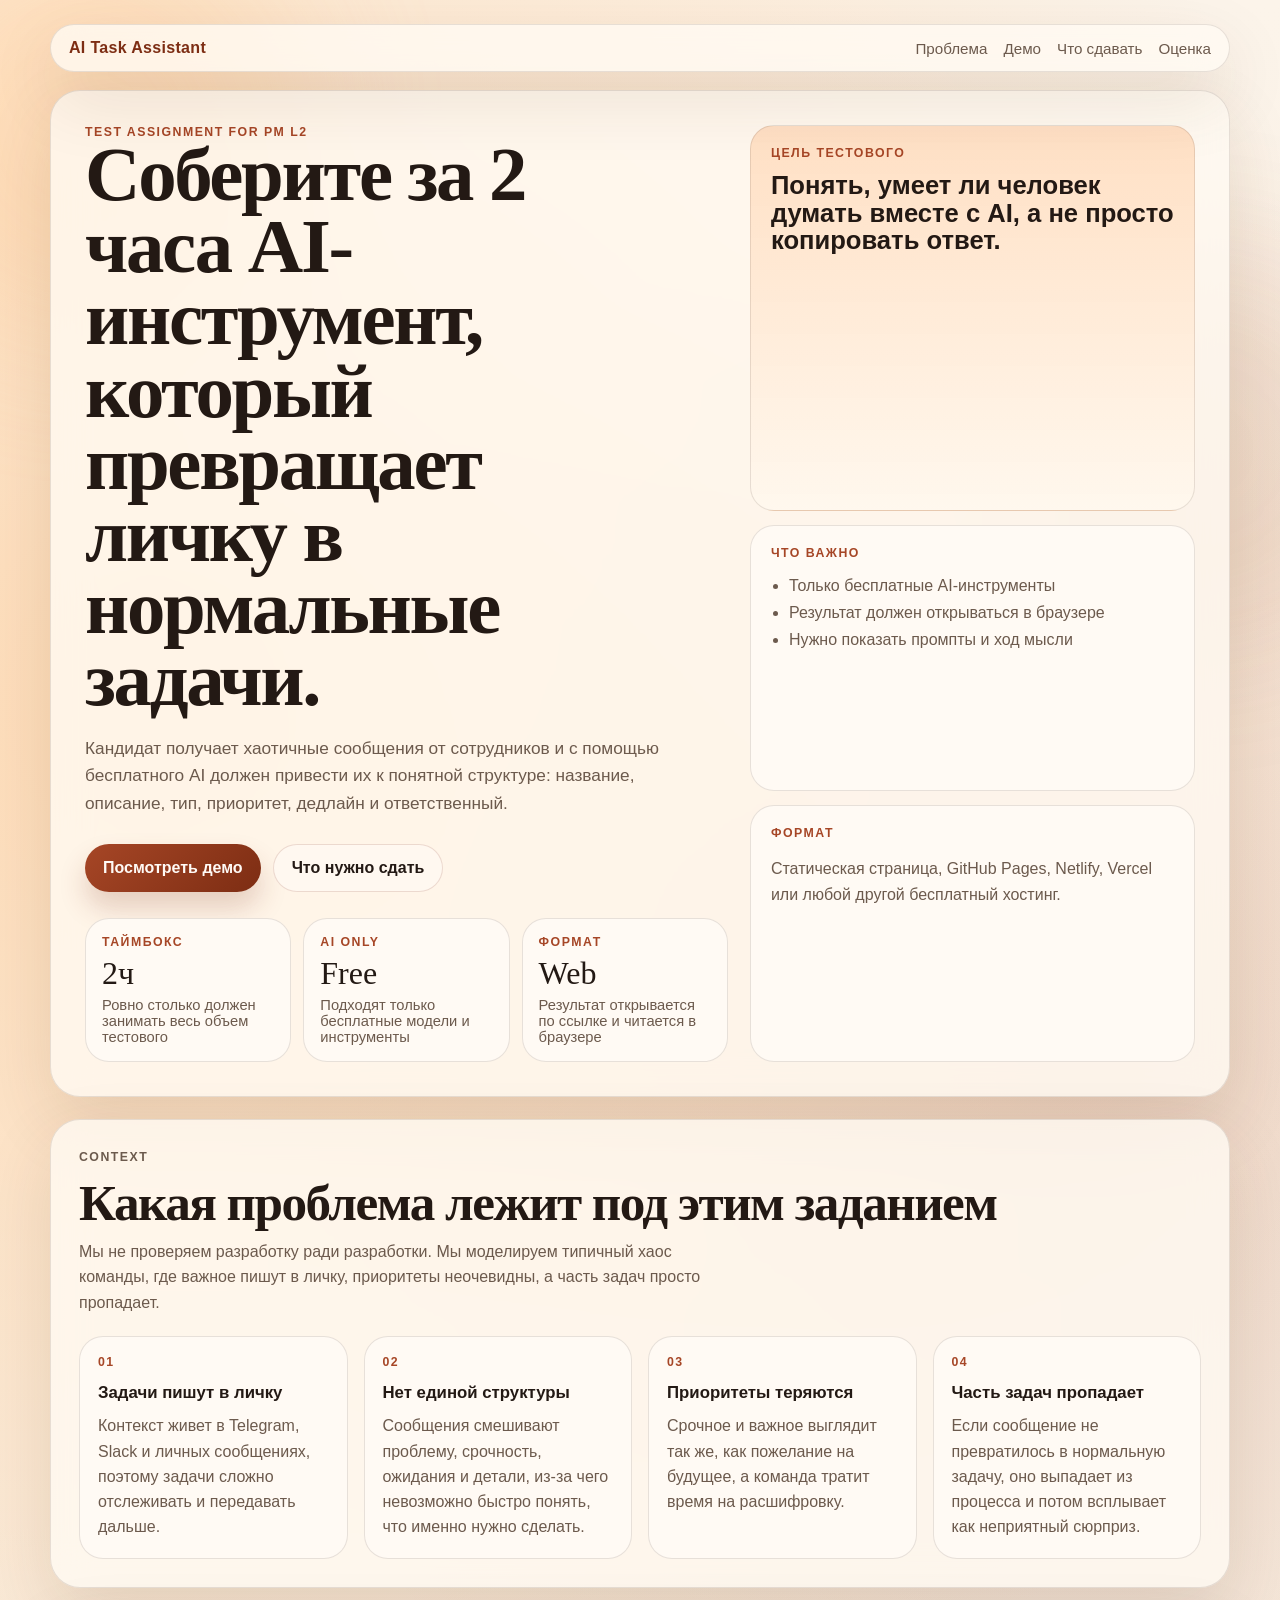
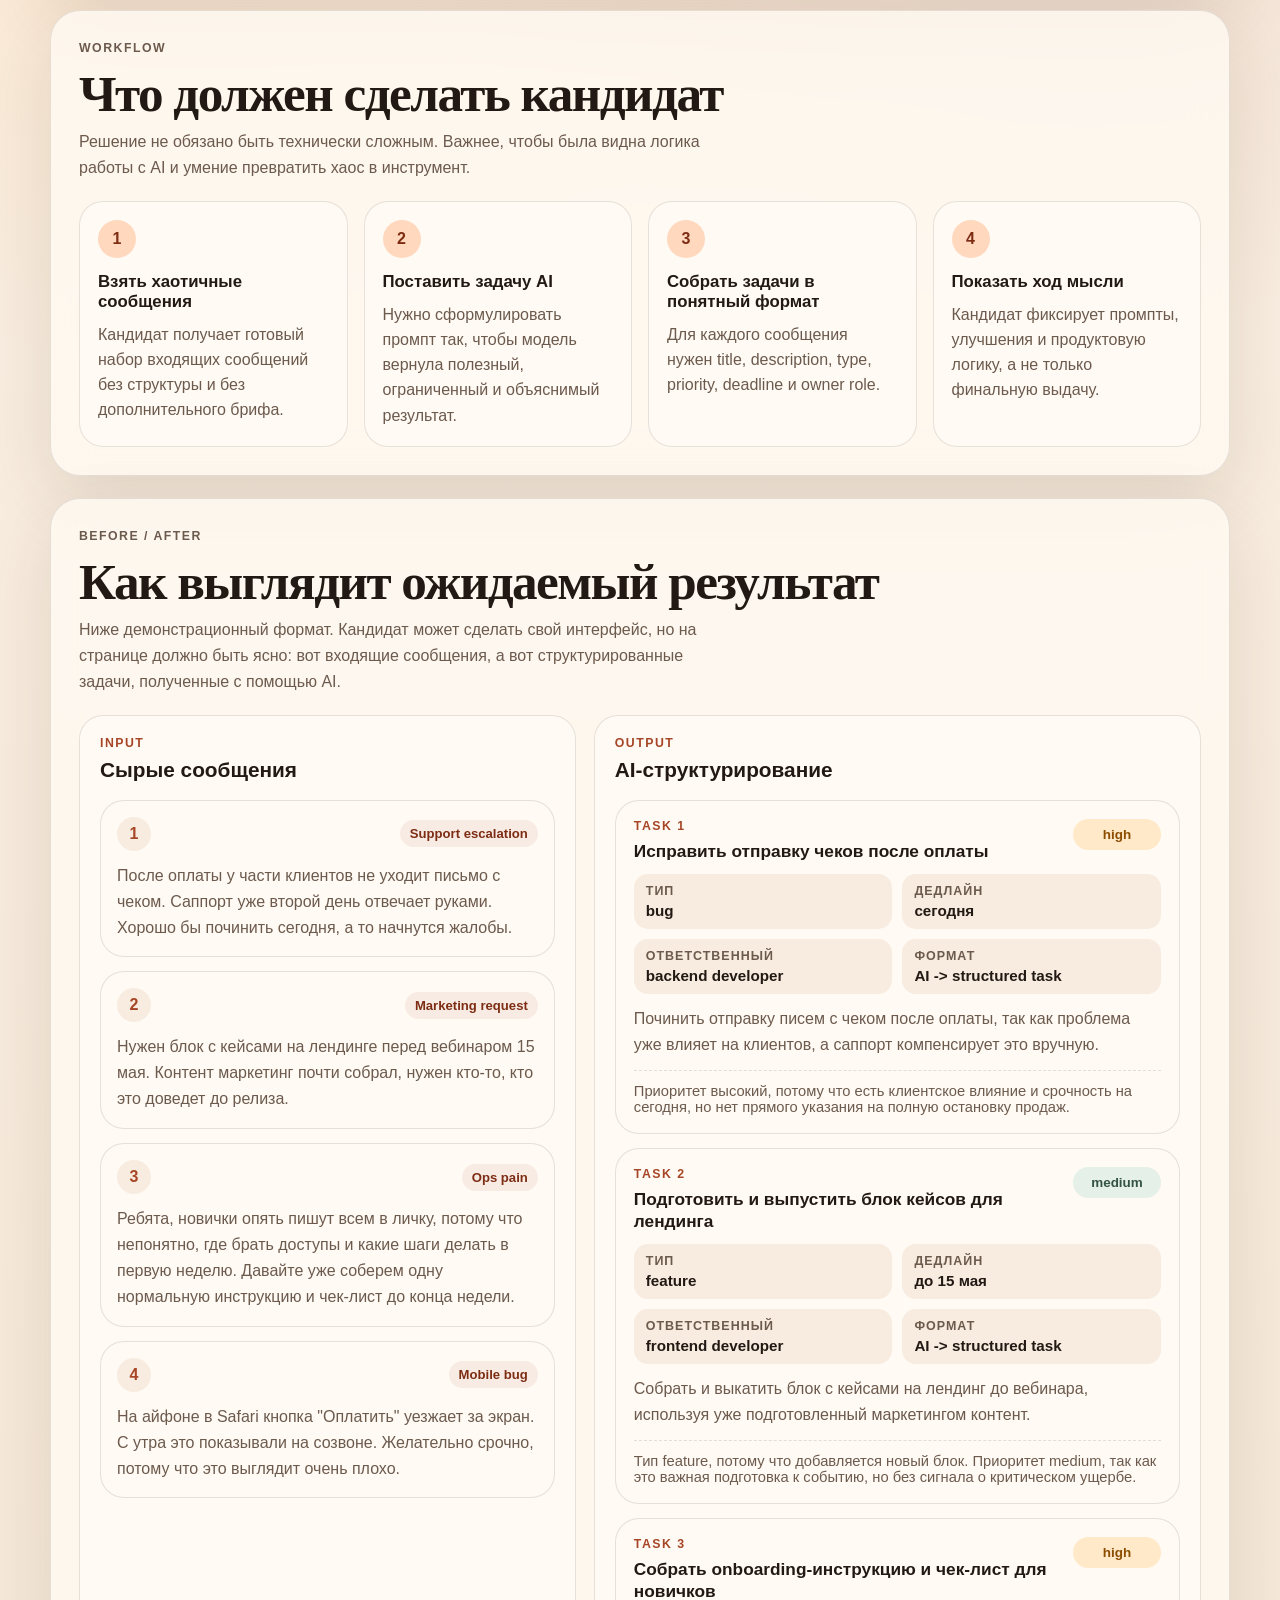
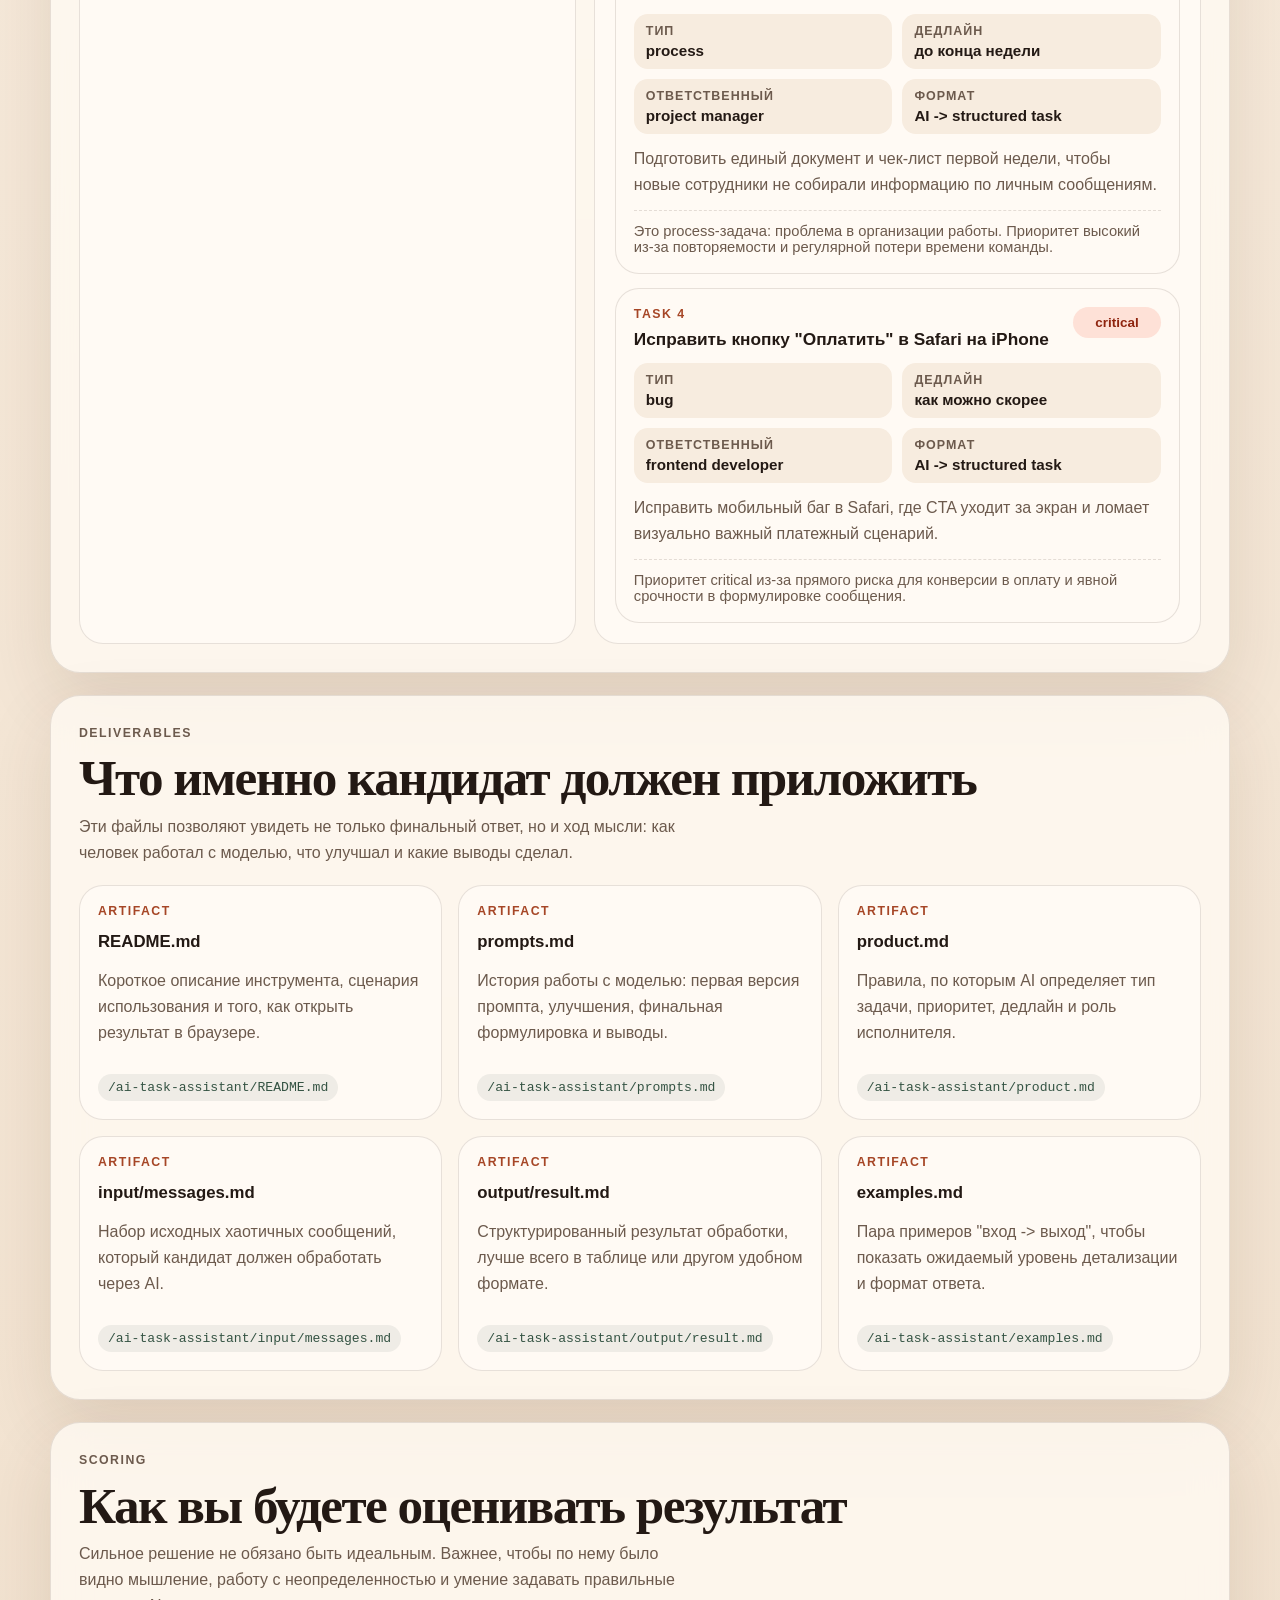
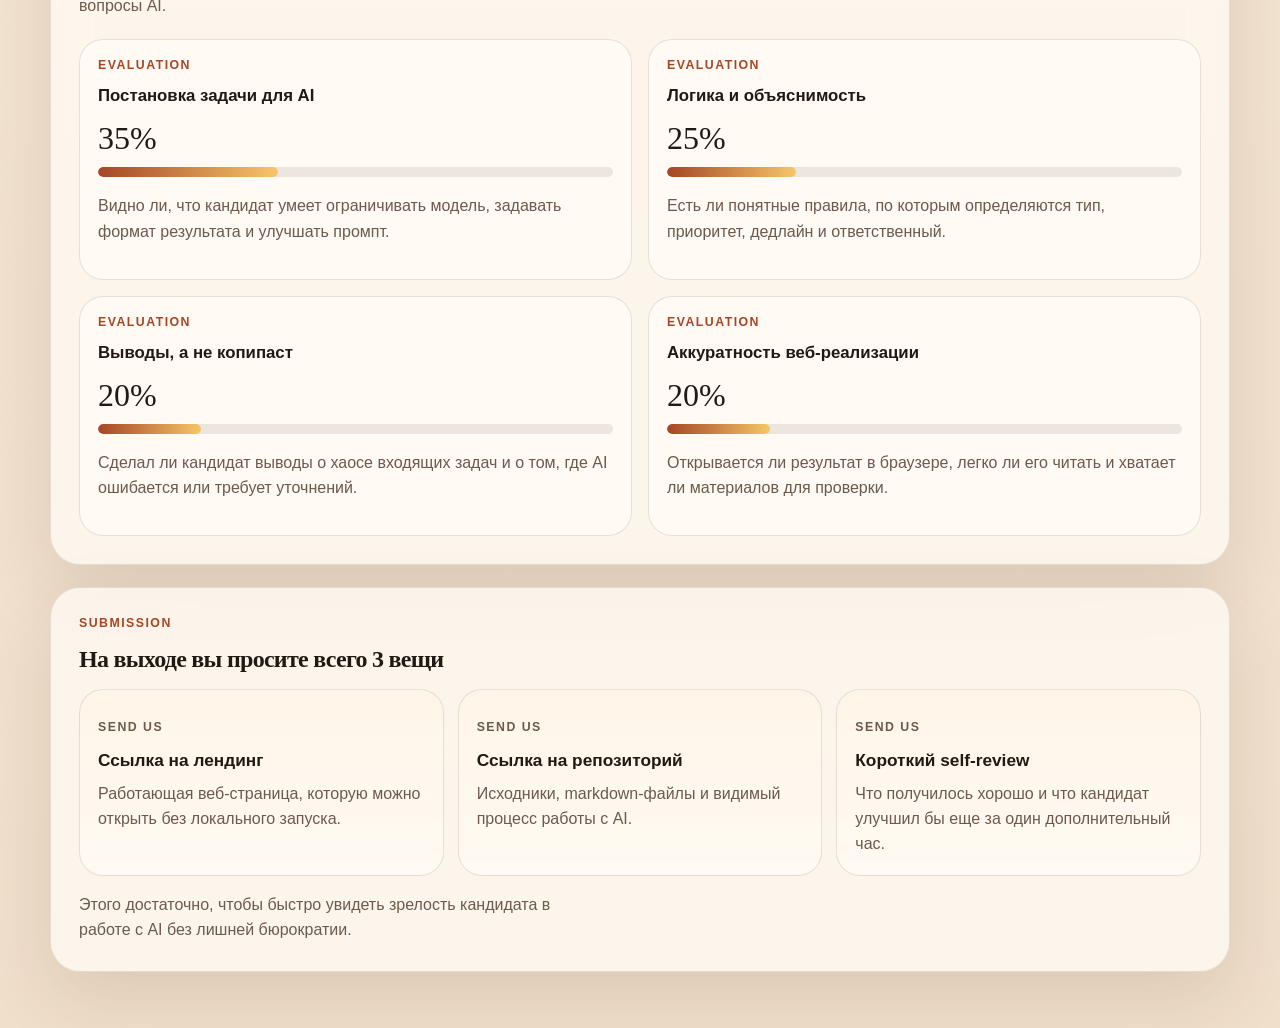
==== ai-task-assistant/index.html @ 4ce3d5ec "Prepare AI task assistant landing page" ====
<!DOCTYPE html>
<html lang="ru">
  <head>
    <meta charset="UTF-8" />
    <meta name="viewport" content="width=device-width, initial-scale=1.0" />
    <title>AI Task Assistant</title>
    <link rel="stylesheet" href="./styles.css" />
  </head>
  <body>
    <div class="background-orb orb-left"></div>
    <div class="background-orb orb-right"></div>

    <main class="page">
      <header class="topbar">
        <a class="brand" href="#top">AI Task Assistant</a>
        <nav class="topnav">
          <a href="#problem">Проблема</a>
          <a href="#demo">Демо</a>
          <a href="#deliverables">Что сдавать</a>
          <a href="#score">Оценка</a>
        </nav>
      </header>

      <section id="top" class="hero">
        <div class="hero-copy">
          <p class="eyebrow">Test Assignment For PM L2</p>
          <h1>Соберите за 2 часа AI-инструмент, который превращает личку в нормальные задачи.</h1>
          <p class="lead">
            Кандидат получает хаотичные сообщения от сотрудников и с помощью
            бесплатного AI должен привести их к понятной структуре: название,
            описание, тип, приоритет, дедлайн и ответственный.
          </p>

          <div class="hero-actions">
            <a class="button button-primary" href="#demo">Посмотреть демо</a>
            <a class="button button-secondary" href="#deliverables">Что нужно сдать</a>
          </div>

          <div class="hero-metrics" id="hero-metrics"></div>
        </div>

        <aside class="hero-board">
          <div class="board-card board-card-accent">
            <p class="board-label">Цель тестового</p>
            <h2>Понять, умеет ли человек думать вместе с AI, а не просто копировать ответ.</h2>
          </div>

          <div class="board-stack">
            <div class="board-card">
              <p class="board-label">Что важно</p>
              <ul class="clean-list">
                <li>Только бесплатные AI-инструменты</li>
                <li>Результат должен открываться в браузере</li>
                <li>Нужно показать промпты и ход мысли</li>
              </ul>
            </div>

            <div class="board-card">
              <p class="board-label">Формат</p>
              <p class="board-copy">
                Статическая страница, GitHub Pages, Netlify, Vercel или любой
                другой бесплатный хостинг.
              </p>
            </div>
          </div>
        </aside>
      </section>

      <section id="problem" class="section-shell">
        <div class="section-copy">
          <p class="eyebrow">Context</p>
          <h2>Какая проблема лежит под этим заданием</h2>
          <p>
            Мы не проверяем разработку ради разработки. Мы моделируем типичный
            хаос команды, где важное пишут в личку, приоритеты неочевидны, а
            часть задач просто пропадает.
          </p>
        </div>
        <div class="issue-grid" id="issues"></div>
      </section>

      <section class="section-shell flow-shell">
        <div class="section-copy">
          <p class="eyebrow">Workflow</p>
          <h2>Что должен сделать кандидат</h2>
          <p>
            Решение не обязано быть технически сложным. Важнее, чтобы была
            видна логика работы с AI и умение превратить хаос в инструмент.
          </p>
        </div>
        <div class="flow-grid" id="workflow"></div>
      </section>

      <section id="demo" class="section-shell demo-shell">
        <div class="section-copy">
          <p class="eyebrow">Before / After</p>
          <h2>Как выглядит ожидаемый результат</h2>
          <p>
            Ниже демонстрационный формат. Кандидат может сделать свой интерфейс,
            но на странице должно быть ясно: вот входящие сообщения, а вот
            структурированные задачи, полученные с помощью AI.
          </p>
        </div>

        <div class="demo-stage">
          <div class="demo-column">
            <div class="panel-head">
              <p class="panel-kicker">Input</p>
              <h3>Сырые сообщения</h3>
            </div>
            <div id="messages" class="message-list"></div>
          </div>

          <div class="demo-column">
            <div class="panel-head">
              <p class="panel-kicker">Output</p>
              <h3>AI-структурирование</h3>
            </div>
            <div id="tasks" class="task-list"></div>
          </div>
        </div>
      </section>

      <section id="deliverables" class="section-shell deliverables-shell">
        <div class="section-copy">
          <p class="eyebrow">Deliverables</p>
          <h2>Что именно кандидат должен приложить</h2>
          <p>
            Эти файлы позволяют увидеть не только финальный ответ, но и ход
            мысли: как человек работал с моделью, что улучшал и какие выводы
            сделал.
          </p>
        </div>

        <div class="deliverables-grid" id="deliverables-grid"></div>
      </section>

      <section id="score" class="section-shell score-shell">
        <div class="section-copy">
          <p class="eyebrow">Scoring</p>
          <h2>Как вы будете оценивать результат</h2>
          <p>
            Сильное решение не обязано быть идеальным. Важнее, чтобы по нему
            было видно мышление, работу с неопределенностью и умение задавать
            правильные вопросы AI.
          </p>
        </div>

        <div class="score-grid" id="score-grid"></div>
      </section>

      <section class="cta-shell">
        <div class="cta-card">
          <p class="eyebrow">Submission</p>
          <h2>На выходе вы просите всего 3 вещи</h2>
          <div class="cta-list" id="submission-list"></div>
          <p class="cta-note">
            Этого достаточно, чтобы быстро увидеть зрелость кандидата в работе
            с AI без лишней бюрократии.
          </p>
        </div>
      </section>
    </main>

    <script src="./app.js"></script>
  </body>
</html>
---- ai-task-assistant/styles.css ----
:root {
  --bg: #f5ebdc;
  --paper: rgba(255, 250, 243, 0.8);
  --paper-strong: #fffaf4;
  --paper-soft: #f7ecdf;
  --ink: #231914;
  --muted: #6c5a4d;
  --line: rgba(63, 39, 25, 0.12);
  --brand: #a64626;
  --brand-deep: #7d2d13;
  --brand-soft: #ffd8be;
  --olive: #345343;
  --olive-soft: #d6e3db;
  --gold: #f5c668;
  --shadow: 0 26px 70px rgba(70, 39, 18, 0.12);
  --radius-xl: 30px;
  --radius-lg: 24px;
  --radius-md: 18px;
  --radius-sm: 14px;
  --font-sans: "Avenir Next", "Segoe UI", "Helvetica Neue", sans-serif;
  --font-serif: "Iowan Old Style", "Palatino Linotype", "Book Antiqua", serif;
}

* {
  box-sizing: border-box;
}

html {
  scroll-behavior: smooth;
}

body {
  position: relative;
  margin: 0;
  overflow-x: hidden;
  font-family: var(--font-sans);
  color: var(--ink);
  background:
    radial-gradient(circle at 12% 12%, rgba(255, 215, 173, 0.84), transparent 24%),
    radial-gradient(circle at 85% 18%, rgba(166, 70, 38, 0.16), transparent 18%),
    linear-gradient(180deg, #fcf4ea 0%, #f0dfcb 100%);
}

.background-orb {
  position: fixed;
  z-index: 0;
  width: 420px;
  height: 420px;
  border-radius: 50%;
  filter: blur(70px);
  pointer-events: none;
  opacity: 0.55;
}

.orb-left {
  top: -80px;
  left: -120px;
  background: rgba(255, 204, 153, 0.75);
}

.orb-right {
  right: -130px;
  top: 240px;
  background: rgba(168, 85, 47, 0.18);
}

.page {
  position: relative;
  z-index: 1;
  width: min(1180px, calc(100% - 32px));
  margin: 0 auto;
  padding: 24px 0 56px;
}

.topbar,
.hero,
.section-shell,
.cta-card {
  background: var(--paper);
  border: 1px solid var(--line);
  box-shadow: var(--shadow);
  backdrop-filter: blur(18px);
}

.topbar {
  display: flex;
  align-items: center;
  justify-content: space-between;
  gap: 20px;
  padding: 14px 18px;
  border-radius: 999px;
  position: sticky;
  top: 16px;
  z-index: 5;
}

.brand {
  color: var(--brand-deep);
  text-decoration: none;
  font-weight: 800;
  letter-spacing: 0.02em;
}

.topnav {
  display: flex;
  flex-wrap: wrap;
  gap: 16px;
}

.topnav a {
  color: var(--muted);
  text-decoration: none;
  font-size: 0.95rem;
}

.hero {
  display: grid;
  grid-template-columns: minmax(0, 1.3fr) minmax(280px, 0.9fr);
  gap: 22px;
  padding: 34px;
  margin-top: 18px;
  border-radius: var(--radius-xl);
}

.eyebrow,
.panel-kicker,
.metric-label,
.issue-index,
.board-label {
  margin: 0;
  text-transform: uppercase;
  letter-spacing: 0.12em;
  font-size: 0.77rem;
  font-weight: 800;
  color: var(--brand);
}

.hero h1,
.section-copy h2,
.cta-card h2 {
  margin: 0;
  font-family: var(--font-serif);
  letter-spacing: -0.03em;
}

.hero h1 {
  max-width: 12ch;
  font-size: clamp(2.8rem, 6vw, 5.5rem);
  line-height: 0.94;
}

.lead,
.section-copy p,
.board-copy,
.message-card p,
.task-description,
.deliverable-copy,
.score-copy,
.cta-note {
  color: var(--muted);
  line-height: 1.62;
}

.lead {
  max-width: 62ch;
  margin: 18px 0 0;
  font-size: 1.08rem;
}

.hero-actions {
  display: flex;
  flex-wrap: wrap;
  gap: 12px;
  margin-top: 26px;
}

.button {
  display: inline-flex;
  align-items: center;
  justify-content: center;
  min-height: 48px;
  padding: 0 18px;
  border-radius: 999px;
  text-decoration: none;
  font-weight: 700;
  transition: transform 160ms ease, box-shadow 160ms ease;
}

.button:hover {
  transform: translateY(-1px);
}

.button-primary {
  background: linear-gradient(135deg, var(--brand) 0%, var(--brand-deep) 100%);
  color: #fffaf6;
  box-shadow: 0 16px 28px rgba(125, 45, 19, 0.2);
}

.button-secondary {
  background: rgba(255, 248, 241, 0.92);
  border: 1px solid rgba(125, 45, 19, 0.15);
  color: var(--ink);
}

.hero-metrics {
  display: grid;
  grid-template-columns: repeat(3, minmax(0, 1fr));
  gap: 12px;
  margin-top: 26px;
}

.metric-card,
.board-card,
.issue-card,
.flow-card,
.demo-column,
.deliverable-card,
.score-card,
.task-card,
.message-card {
  border-radius: var(--radius-lg);
  border: 1px solid var(--line);
  background: var(--paper-strong);
}

.metric-card {
  padding: 16px;
}

.metric-value {
  margin: 8px 0 0;
  font-family: var(--font-serif);
  font-size: 2rem;
  line-height: 1;
}

.metric-copy {
  margin: 8px 0 0;
  font-size: 0.92rem;
  color: var(--muted);
}

.hero-board {
  display: grid;
  gap: 14px;
}

.board-stack {
  display: grid;
  gap: 14px;
}

.board-card {
  padding: 20px;
}

.board-card-accent {
  background:
    linear-gradient(180deg, rgba(255, 222, 194, 0.95), rgba(255, 247, 237, 0.9)),
    var(--paper-strong);
}

.board-card h2 {
  margin: 12px 0 0;
  font-size: 1.6rem;
  line-height: 1.08;
}

.clean-list {
  margin: 12px 0 0;
  padding-left: 18px;
  color: var(--muted);
  line-height: 1.7;
}

.section-shell {
  margin-top: 22px;
  padding: 28px;
  border-radius: var(--radius-xl);
}

.section-copy {
  display: grid;
  gap: 10px;
}

.section-copy h2 {
  font-size: clamp(2rem, 4vw, 3.3rem);
  line-height: 0.98;
}

.section-copy p {
  max-width: 70ch;
  margin: 0;
}

.issue-grid,
.flow-grid,
.deliverables-grid,
.score-grid {
  display: grid;
  gap: 16px;
  margin-top: 20px;
}

.issue-grid {
  grid-template-columns: repeat(4, minmax(0, 1fr));
}

.issue-card,
.flow-card,
.deliverable-card,
.score-card {
  padding: 18px;
}

.issue-title,
.flow-title,
.deliverable-title,
.score-title {
  margin: 14px 0 0;
  font-size: 1.05rem;
}

.issue-copy,
.flow-copy {
  margin: 10px 0 0;
  color: var(--muted);
  line-height: 1.58;
}

.flow-grid {
  grid-template-columns: repeat(4, minmax(0, 1fr));
}

.flow-step {
  display: inline-flex;
  width: 38px;
  height: 38px;
  align-items: center;
  justify-content: center;
  border-radius: 999px;
  background: var(--brand-soft);
  color: var(--brand-deep);
  font-weight: 800;
}

.demo-stage {
  display: grid;
  grid-template-columns: minmax(0, 0.9fr) minmax(0, 1.1fr);
  gap: 18px;
  margin-top: 20px;
}

.demo-column {
  padding: 20px;
}

.panel-head h3 {
  margin: 8px 0 0;
  font-size: 1.3rem;
}

.message-list,
.task-list {
  display: grid;
  gap: 14px;
  margin-top: 18px;
}

.message-card {
  padding: 16px;
}

.message-top {
  display: flex;
  align-items: center;
  justify-content: space-between;
  gap: 14px;
}

.message-index {
  display: inline-flex;
  width: 34px;
  height: 34px;
  align-items: center;
  justify-content: center;
  border-radius: 999px;
  background: var(--paper-soft);
  color: var(--brand);
  font-weight: 800;
}

.message-badge {
  display: inline-flex;
  align-items: center;
  padding: 6px 10px;
  border-radius: 999px;
  background: rgba(166, 70, 38, 0.08);
  color: var(--brand-deep);
  font-size: 0.82rem;
  font-weight: 700;
}

.message-card p {
  margin: 12px 0 0;
}

.task-card {
  padding: 18px;
  display: grid;
  gap: 12px;
}

.task-top {
  display: flex;
  align-items: start;
  justify-content: space-between;
  gap: 12px;
}

.task-card h4 {
  margin: 8px 0 0;
  font-size: 1.08rem;
  line-height: 1.25;
}

.priority-chip {
  display: inline-flex;
  align-items: center;
  justify-content: center;
  min-width: 88px;
  padding: 8px 12px;
  border-radius: 999px;
  font-size: 0.84rem;
  font-weight: 800;
}

.priority-critical {
  background: #fee1d7;
  color: #8f250f;
}

.priority-high {
  background: #ffe9c8;
  color: #8c4d00;
}

.priority-medium {
  background: #e4f0e8;
  color: #345343;
}

.priority-low {
  background: #ece7df;
  color: #65584f;
}

.task-meta {
  display: grid;
  grid-template-columns: repeat(2, minmax(0, 1fr));
  gap: 10px;
}

.meta-pill {
  display: grid;
  gap: 4px;
  padding: 10px 12px;
  border-radius: var(--radius-sm);
  background: var(--paper-soft);
}

.meta-label {
  font-size: 0.78rem;
  letter-spacing: 0.08em;
  text-transform: uppercase;
  color: var(--muted);
  font-weight: 700;
}

.meta-value {
  font-size: 0.95rem;
  font-weight: 700;
}

.task-description {
  margin: 0;
}

.task-assumption {
  padding-top: 12px;
  border-top: 1px dashed rgba(63, 39, 25, 0.14);
  font-size: 0.92rem;
  color: var(--muted);
}

.deliverables-grid {
  grid-template-columns: repeat(3, minmax(0, 1fr));
}

.deliverable-path {
  display: inline-block;
  margin-top: 12px;
  padding: 6px 10px;
  border-radius: 999px;
  background: rgba(52, 83, 67, 0.08);
  color: var(--olive);
  font-family: ui-monospace, "SFMono-Regular", "SF Mono", Consolas, monospace;
  font-size: 0.82rem;
}

.score-grid {
  grid-template-columns: repeat(2, minmax(0, 1fr));
}

.score-weight {
  margin: 14px 0 10px;
  font-family: var(--font-serif);
  font-size: 2rem;
}

.score-bar {
  width: 100%;
  height: 10px;
  border-radius: 999px;
  background: rgba(99, 81, 68, 0.12);
  overflow: hidden;
}

.score-bar span {
  display: block;
  height: 100%;
  border-radius: inherit;
  background: linear-gradient(90deg, var(--brand), var(--gold));
}

.cta-shell {
  margin-top: 22px;
}

.cta-card {
  display: grid;
  gap: 16px;
  padding: 28px;
  border-radius: var(--radius-xl);
}

.cta-list {
  display: grid;
  grid-template-columns: repeat(3, minmax(0, 1fr));
  gap: 14px;
}

.submission-card {
  padding: 18px;
  border-radius: var(--radius-lg);
  border: 1px solid var(--line);
  background: linear-gradient(180deg, rgba(255, 245, 232, 0.98), rgba(255, 250, 244, 0.9));
}

.submission-card h3 {
  margin: 12px 0 0;
  font-size: 1.08rem;
}

.submission-card p {
  margin: 10px 0 0;
  color: var(--muted);
  line-height: 1.58;
}

.cta-note {
  margin: 0;
  max-width: 58ch;
}

code {
  padding: 0.14rem 0.35rem;
  border-radius: 0.42rem;
  background: rgba(166, 70, 38, 0.08);
  font-family: ui-monospace, "SFMono-Regular", "SF Mono", Consolas, monospace;
}

@media (max-width: 1100px) {
  .issue-grid,
  .flow-grid {
    grid-template-columns: repeat(2, minmax(0, 1fr));
  }

  .deliverables-grid,
  .cta-list {
    grid-template-columns: repeat(2, minmax(0, 1fr));
  }
}

@media (max-width: 920px) {
  .hero,
  .demo-stage,
  .score-grid {
    grid-template-columns: 1fr;
  }

  .hero h1 {
    max-width: none;
  }
}

@media (max-width: 720px) {
  .page {
    width: min(100% - 20px, 1180px);
    padding-top: 14px;
  }

  .topbar {
    flex-direction: column;
    align-items: flex-start;
    border-radius: 26px;
  }

  .topnav {
    gap: 12px;
  }

  .hero,
  .section-shell,
  .cta-card {
    padding: 20px;
  }

  .hero-metrics,
  .issue-grid,
  .flow-grid,
  .deliverables-grid,
  .score-grid,
  .cta-list,
  .task-meta {
    grid-template-columns: 1fr;
  }
}
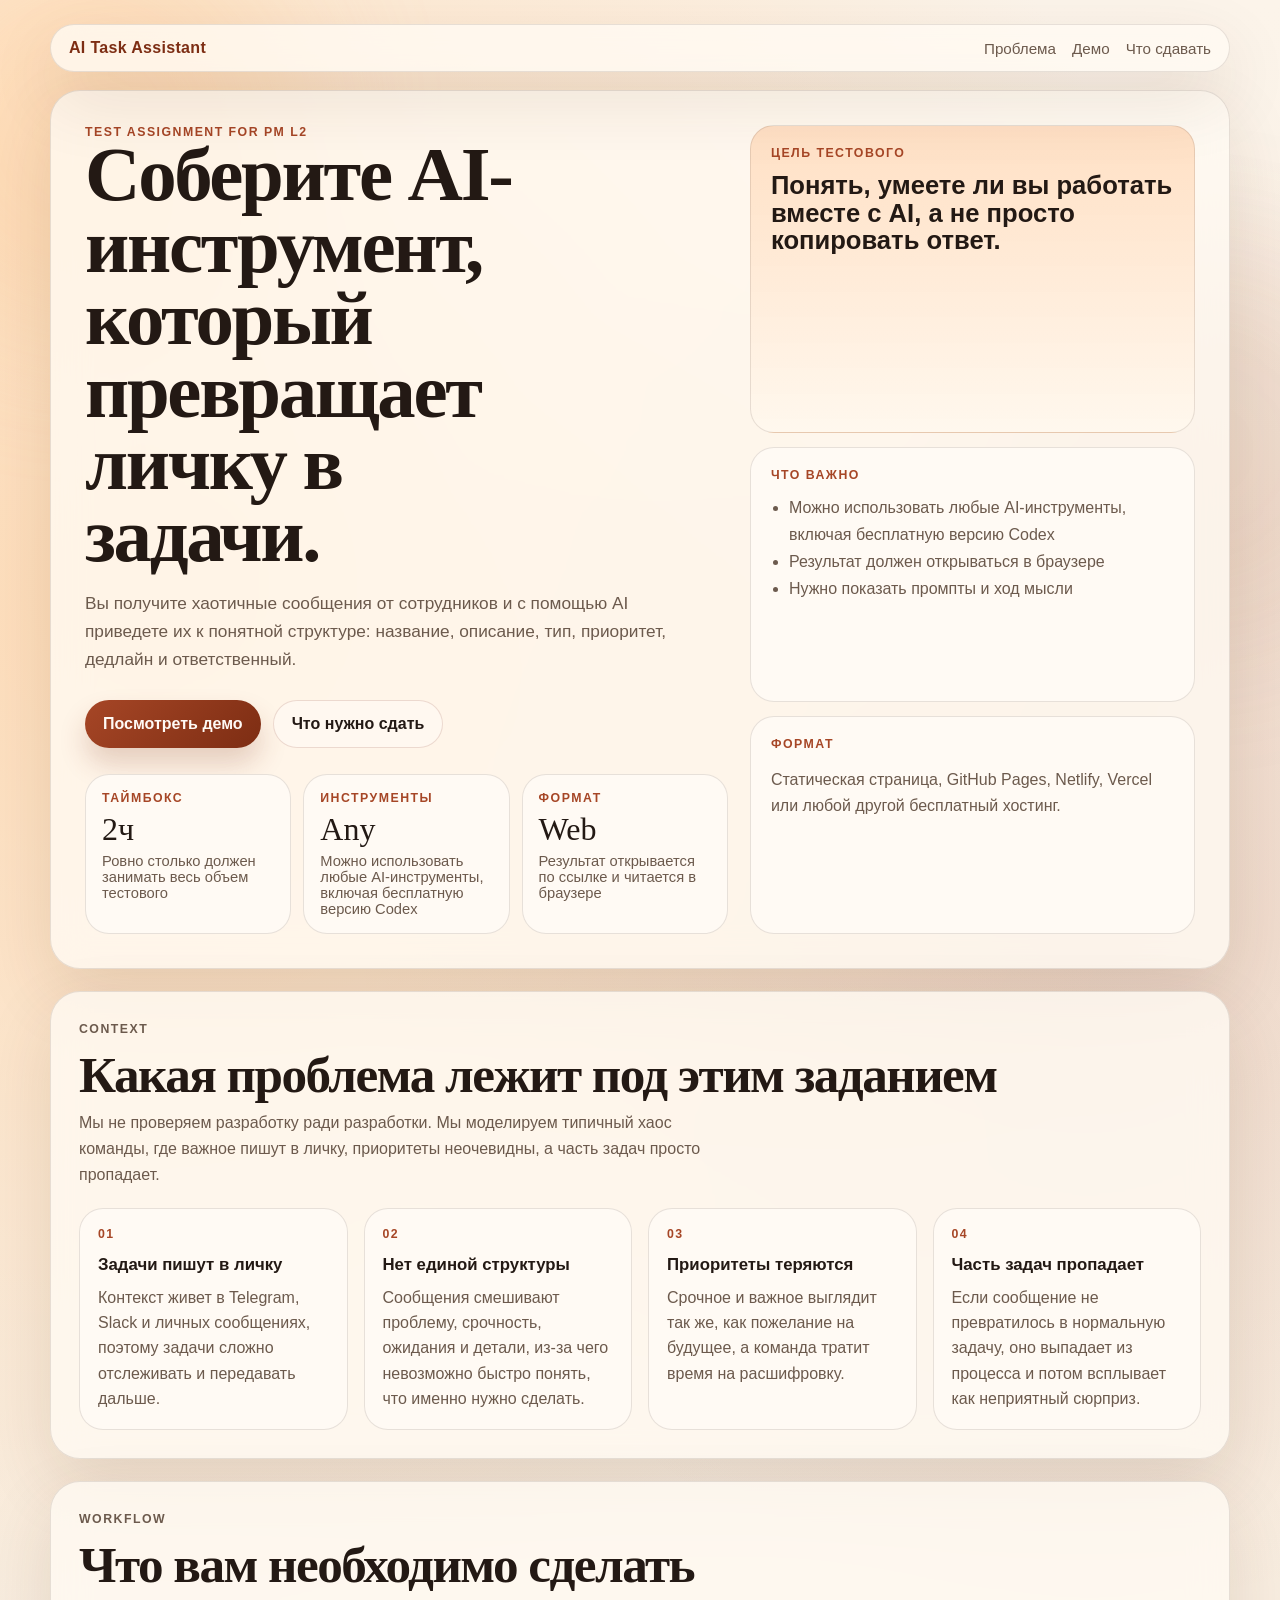
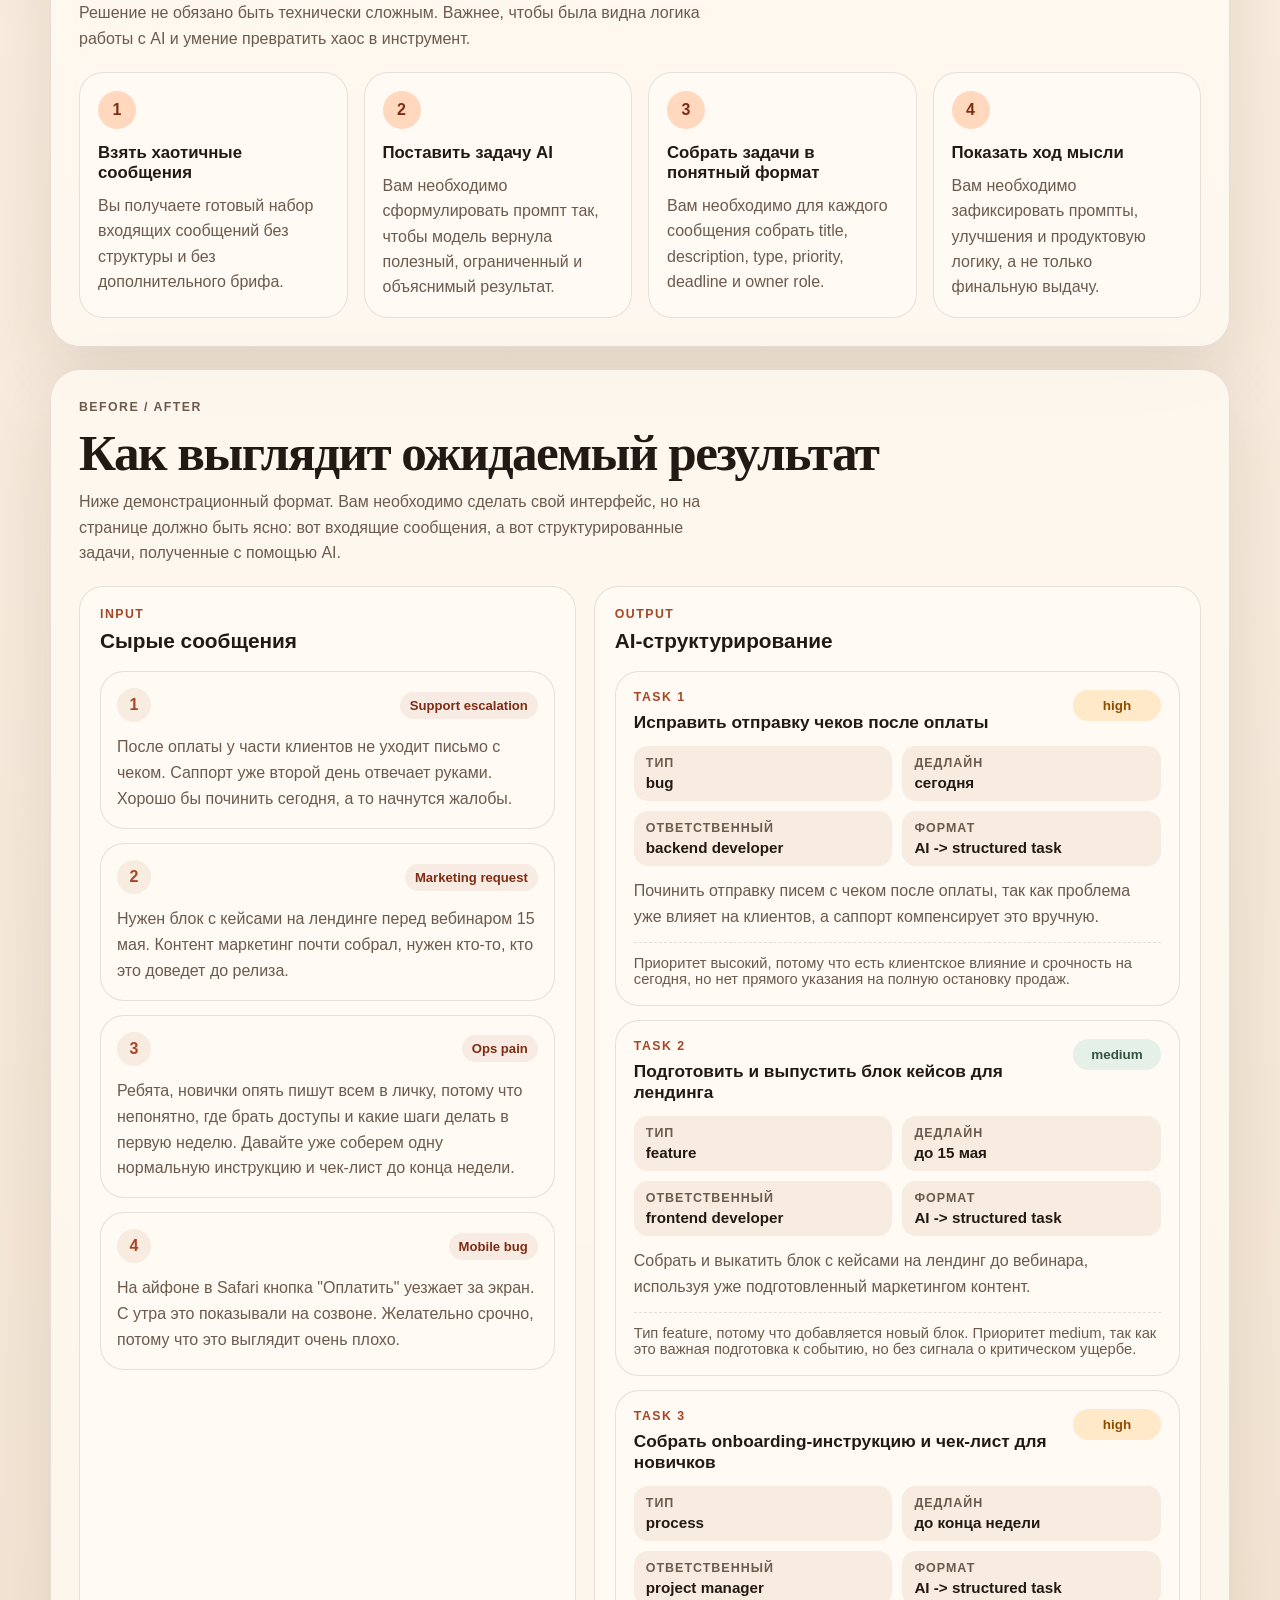
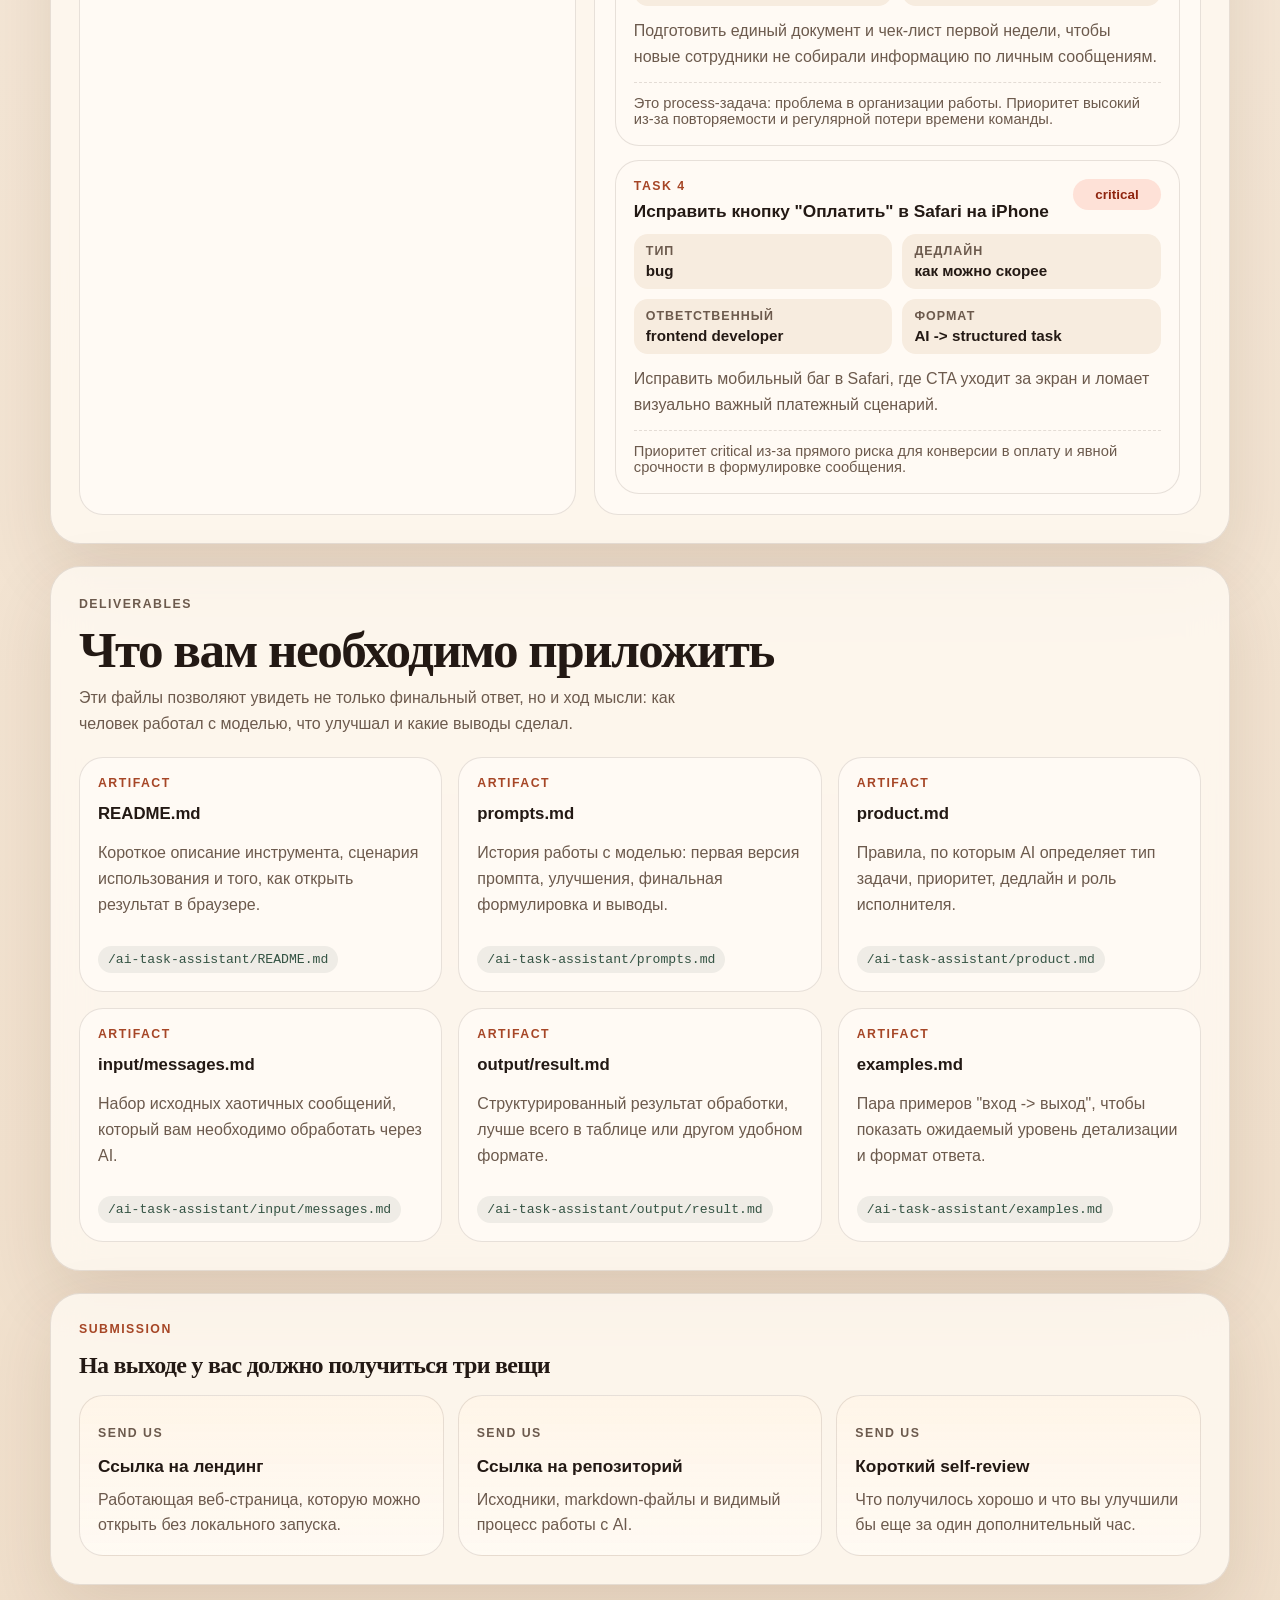
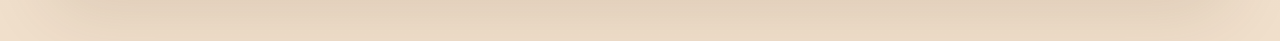
==== commit 8c91223f: "Update landing copy" ====
--- a/ai-task-assistant/index.html
+++ b/ai-task-assistant/index.html
@@ -17,18 +17,17 @@
           <a href="#problem">Проблема</a>
           <a href="#demo">Демо</a>
           <a href="#deliverables">Что сдавать</a>
-          <a href="#score">Оценка</a>
         </nav>
       </header>
 
       <section id="top" class="hero">
         <div class="hero-copy">
           <p class="eyebrow">Test Assignment For PM L2</p>
-          <h1>Соберите за 2 часа AI-инструмент, который превращает личку в нормальные задачи.</h1>
+          <h1>Соберите AI-инструмент, который превращает личку в задачи.</h1>
           <p class="lead">
-            Кандидат получает хаотичные сообщения от сотрудников и с помощью
-            бесплатного AI должен привести их к понятной структуре: название,
-            описание, тип, приоритет, дедлайн и ответственный.
+            Вы получите хаотичные сообщения от сотрудников и с помощью AI
+            приведете их к понятной структуре: название, описание, тип,
+            приоритет, дедлайн и ответственный.
           </p>
 
           <div class="hero-actions">
@@ -42,14 +41,14 @@
         <aside class="hero-board">
           <div class="board-card board-card-accent">
             <p class="board-label">Цель тестового</p>
-            <h2>Понять, умеет ли человек думать вместе с AI, а не просто копировать ответ.</h2>
+            <h2>Понять, умеете ли вы работать вместе с AI, а не просто копировать ответ.</h2>
           </div>
 
           <div class="board-stack">
             <div class="board-card">
               <p class="board-label">Что важно</p>
               <ul class="clean-list">
-                <li>Только бесплатные AI-инструменты</li>
+                <li>Можно использовать любые AI-инструменты, включая бесплатную версию Codex</li>
                 <li>Результат должен открываться в браузере</li>
                 <li>Нужно показать промпты и ход мысли</li>
               </ul>
@@ -82,7 +81,7 @@
       <section class="section-shell flow-shell">
         <div class="section-copy">
           <p class="eyebrow">Workflow</p>
-          <h2>Что должен сделать кандидат</h2>
+          <h2>Что вам необходимо сделать</h2>
           <p>
             Решение не обязано быть технически сложным. Важнее, чтобы была
             видна логика работы с AI и умение превратить хаос в инструмент.
@@ -96,9 +95,9 @@
           <p class="eyebrow">Before / After</p>
           <h2>Как выглядит ожидаемый результат</h2>
           <p>
-            Ниже демонстрационный формат. Кандидат может сделать свой интерфейс,
-            но на странице должно быть ясно: вот входящие сообщения, а вот
-            структурированные задачи, полученные с помощью AI.
+            Ниже демонстрационный формат. Вам необходимо сделать свой
+            интерфейс, но на странице должно быть ясно: вот входящие
+            сообщения, а вот структурированные задачи, полученные с помощью AI.
           </p>
         </div>
 
@@ -124,7 +123,7 @@
       <section id="deliverables" class="section-shell deliverables-shell">
         <div class="section-copy">
           <p class="eyebrow">Deliverables</p>
-          <h2>Что именно кандидат должен приложить</h2>
+          <h2>Что вам необходимо приложить</h2>
           <p>
             Эти файлы позволяют увидеть не только финальный ответ, но и ход
             мысли: как человек работал с моделью, что улучшал и какие выводы
@@ -135,29 +134,11 @@
         <div class="deliverables-grid" id="deliverables-grid"></div>
       </section>
 
-      <section id="score" class="section-shell score-shell">
-        <div class="section-copy">
-          <p class="eyebrow">Scoring</p>
-          <h2>Как вы будете оценивать результат</h2>
-          <p>
-            Сильное решение не обязано быть идеальным. Важнее, чтобы по нему
-            было видно мышление, работу с неопределенностью и умение задавать
-            правильные вопросы AI.
-          </p>
-        </div>
-
-        <div class="score-grid" id="score-grid"></div>
-      </section>
-
       <section class="cta-shell">
         <div class="cta-card">
           <p class="eyebrow">Submission</p>
-          <h2>На выходе вы просите всего 3 вещи</h2>
+          <h2>На выходе у вас должно получиться три вещи</h2>
           <div class="cta-list" id="submission-list"></div>
-          <p class="cta-note">
-            Этого достаточно, чтобы быстро увидеть зрелость кандидата в работе
-            с AI без лишней бюрократии.
-          </p>
         </div>
       </section>
     </main>
--- a/ai-task-assistant/styles.css
+++ b/ai-task-assistant/styles.css
@@ -296,8 +296,7 @@
 
 .issue-grid,
 .flow-grid,
-.deliverables-grid,
-.score-grid {
+.deliverables-grid {
   display: grid;
   gap: 16px;
   margin-top: 20px;
@@ -309,15 +308,13 @@
 
 .issue-card,
 .flow-card,
-.deliverable-card,
-.score-card {
+.deliverable-card {
   padding: 18px;
 }
 
 .issue-title,
 .flow-title,
-.deliverable-title,
-.score-title {
+.deliverable-title {
   margin: 14px 0 0;
   font-size: 1.05rem;
 }
@@ -509,31 +506,6 @@
   font-size: 0.82rem;
 }
 
-.score-grid {
-  grid-template-columns: repeat(2, minmax(0, 1fr));
-}
-
-.score-weight {
-  margin: 14px 0 10px;
-  font-family: var(--font-serif);
-  font-size: 2rem;
-}
-
-.score-bar {
-  width: 100%;
-  height: 10px;
-  border-radius: 999px;
-  background: rgba(99, 81, 68, 0.12);
-  overflow: hidden;
-}
-
-.score-bar span {
-  display: block;
-  height: 100%;
-  border-radius: inherit;
-  background: linear-gradient(90deg, var(--brand), var(--gold));
-}
-
 .cta-shell {
   margin-top: 22px;
 }
@@ -569,11 +541,6 @@
   line-height: 1.58;
 }
 
-.cta-note {
-  margin: 0;
-  max-width: 58ch;
-}
-
 code {
   padding: 0.14rem 0.35rem;
   border-radius: 0.42rem;
@@ -595,8 +562,7 @@
 
 @media (max-width: 920px) {
   .hero,
-  .demo-stage,
-  .score-grid {
+  .demo-stage {
     grid-template-columns: 1fr;
   }
 
@@ -631,7 +597,6 @@
   .issue-grid,
   .flow-grid,
   .deliverables-grid,
-  .score-grid,
   .cta-list,
   .task-meta {
     grid-template-columns: 1fr;
